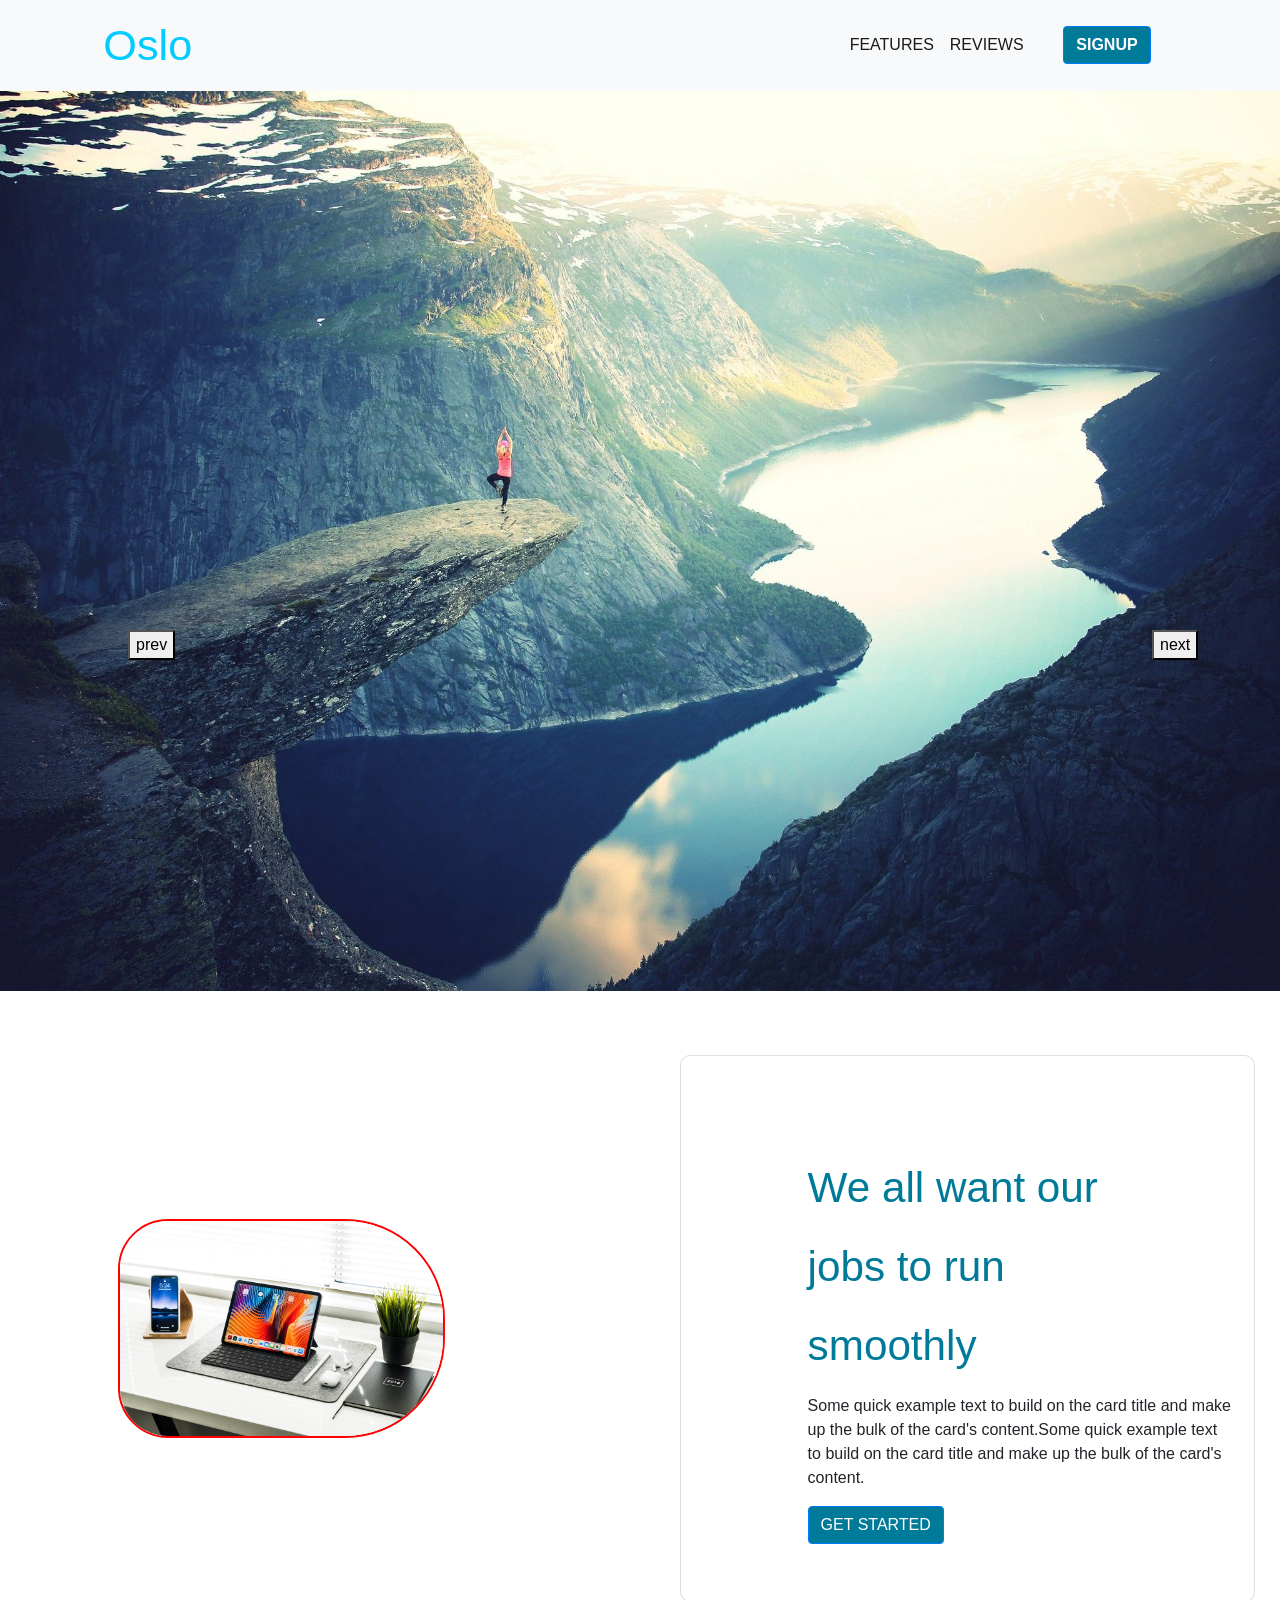
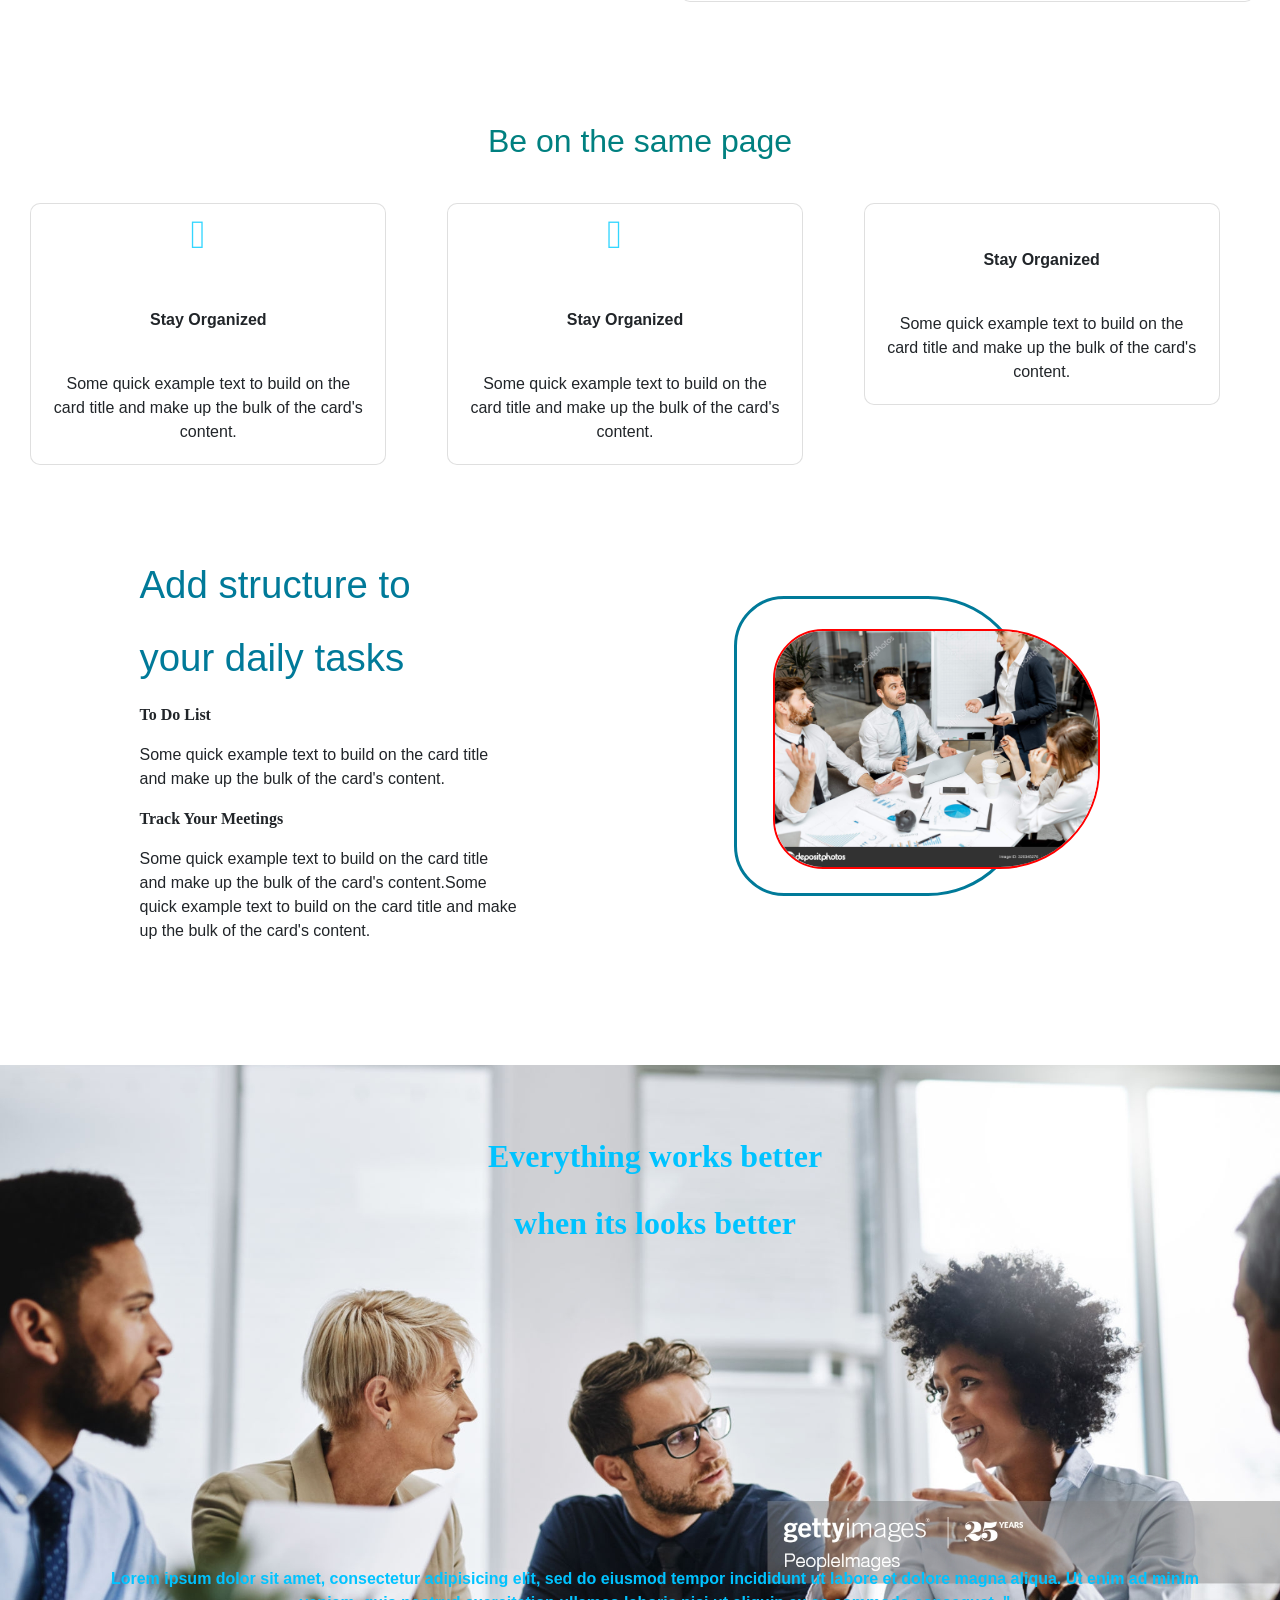
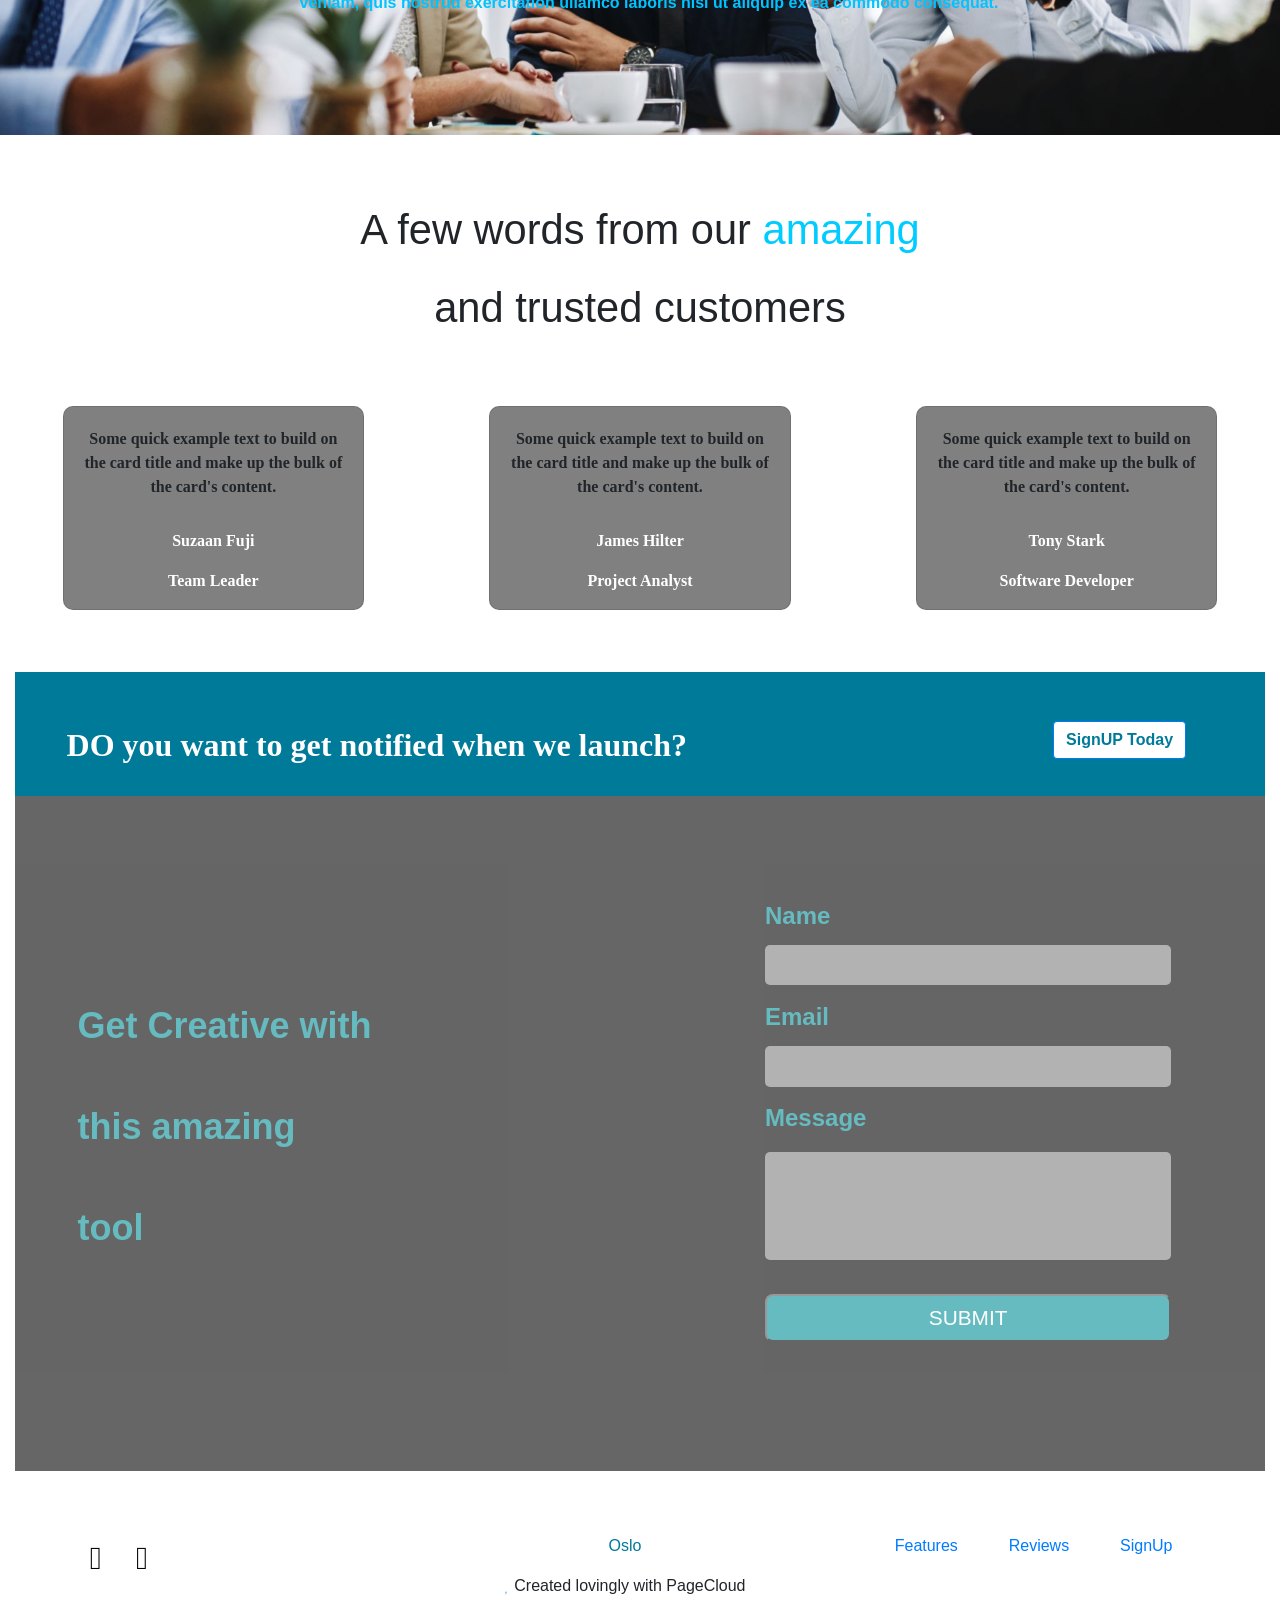
==== index.html @ 0fe436cb "Rename web.html to index.html" ====
<!doctype html>
<html lang="en">
  <head>
    <!-- Required meta tags -->
    <meta charset="utf-8">
    <meta name="viewport" content="width=device-width, initial-scale=1, shrink-to-fit=no">

    <!-- Bootstrap CSS -->
    <link rel="stylesheet" href="https://cdn.jsdelivr.net/npm/bootstrap@4.5.3/dist/css/bootstrap.min.css" integrity="sha384-TX8t27EcRE3e/ihU7zmQxVncDAy5uIKz4rEkgIXeMed4M0jlfIDPvg6uqKI2xXr2" crossorigin="anonymous">

    <link rel="stylesheet" href="https://cdnjs.cloudflare.com/ajax/libs/font-awesome/4.7.0/css/font-awesome.min.css">
    <link rel="stylesheet" href="slideshow.css">

    <title>OSLO</title>
    <style>
      #prev1{
        z-index: 100;
        position: absolute;
        top: 70vh;
        left: 10%;
      }
       #next1{
        z-index: 101;
        position: absolute;
        top: 70vh;
        left: 90%;
      }
      </style>
  </head>
  <body>
    
	 <nav class="navbar navbar-expand-lg navbar-light bg-light">
      <a class="navbar-brand" href="#" style="font-size:270%; color: #00ccff; margin-left: 7%;">Oslo</a>
      <button class="navbar-toggler" type="button" data-toggle="collapse" data-target="#navbarSupportedContent" aria-controls="navbarSupportedContent" aria-expanded="false" aria-label="Toggle navigation">
        <span class="navbar-toggler-icon"></span>
      </button>

      <div class="collapse navbar-collapse" id="navbarSupportedContent">
         
         <div style="margin-left:60%;"> 
            <ul class="navbar-nav mr-auto" >
              <li class="nav-item active" style="float: right; display: inline-block;">
                <a class="nav-link" href="#">FEATURES <span class="sr-only">(current)</span></a>
              </li>
              <li class="nav-item active" style="float: right; display: inline-block;">
                <a class="nav-link" href="#">REVIEWS</a>
              </li>
              
            </ul>
         </div>   
         

         <button class="btn btn-primary" style ="margin-left:3%; background-color: #007a99; color:white; font-weight: bold;">SIGNUP</button>
        
      </div>
    </nav>

    <section id='sec1'>

       <div class="d1">
  <ul class="d2">
		<li class="slideshow"><img src="first.jpg" alt="image loading" width="100%" class="img"></li>
		<li class="slideshow"><img src="second.jpg" alt="image loading" width="100%" class="img"></li>
		<li class="slideshow"><img src="first.jpg" alt="image loading" width="100%" class="img"></li>
		<li class="slideshow"><img src="fourth.jpg" alt="image loading"  width="100%" class="img"></li>	
	</ul>
<button id="prev1">
  prev
</button>
<button id="next1">
  next
</button>
	</div>

        
    </section>

    <section class="about" style=" height: auto; padding-top: 5%">

        <div class="row">

            <div class="col-sm-12 col-md-6 col-lg-6 col-xl-6" style="position: relative; height:600px;">

                <div class="imgborder">
                </div>

                <img src="lappy.jpg" alt="hello" width="300" height="250" class="image-fluid">                    
                       
            </div>

            <div class=" col-sm-12 col-md-6 col-lg-6 col-xl-6" style="">
                <div class="card" style="">         
                  <div class="card-body">
                    <p class="cl4">We all want our</p>
                    <p class="cl5">jobs to run</p>
                    <p class="cl6">smoothly</p>

                    <p class="card-text" style="margin-left: 20%;">Some quick example text to build on the card title and make up the bulk of the card's content.Some quick example text to build on the card title and make up the bulk of the card's content.</p>

                    <button class="btn btn-primary" style="background-color: #007a99;margin-left: 20%; margin-bottom: 7%;">GET STARTED</button>

                    
                  </div>
                </div>
           </div>
        </div>   
        
    </section>

    <section  class="container-fluid">
        <p class="cl7">Be on the same page</p>
        <div class="row" style="width:100%; "> 

            <div class="col-sm-4">
                <div class="card">
                  <i class="fas fa-bars" style="font-size: 250%; color: #33d6ff;margin-left: 45%; "></i><br>
                  <div class="card-body">
                    <p  style="text-align:center;"><b>Stay Organized</b></p><br>
                    <p class="card-text" style="text-align:center;">Some quick example text to build on the card title and make up the bulk of the card's content.</p>
                    
                  </div>
               </div>
             </div>  

           <div class="col-sm-4">
                <div class="card">
                  <i class="fas fa-briefcase" style="font-size: 250%; color: #33d6ff;margin-left: 45%; "></i><br>
                  <div class="card-body">
                    <p  style="text-align:center;"><b>Stay Organized</b></p><br>
                    <p class="card-text" style="text-align:center;">Some quick example text to build on the card title and make up the bulk of the card's content.</p>
                    
                  </div>
                </div>
            </div>    
            
            <div class="col-sm-4">
                <div class="card" style=" border-radius: 10px;margin-left: 4%; margin-right: 4%;">
                  <i class="fas fa-handshake cl8"></i><br>
                  <div class="card-body">
                    <p  style="text-align: center"><b>Stay Organized</b></p><br>
                    <p class="card-text" style="text-align:center;">Some quick example text to build on the card title and make up the bulk of the card's content.</p>
                    
                  </div>
                </div>
            </div>    
        </div>
    </section>     

    <section style="height:auto">

        <div class="row" style=" ">

          <div class=" col-sm-12 col-md-6 col-lg-6 col-xl-6" style=" ">  
                <div class="card" style="padding-right: 10%;border:none" >         
                  <div class="card-body">
                    <p class="cl9">Add structure to </p>
                    <p class="cl10">your daily tasks</p>
                    
                    <p><strong style=" font-family:Times New Roman;margin-left: 20%;">To Do List</strong></p>  
                    <p class="card-text" style="margin-left: 20%;">Some quick example text to build on the card title and make up the bulk of the card's content.</p>
                    <p><strong style=" font-family:Times New Roman;margin-left: 20%;">Track Your Meetings</strong></p> 
                    <p class="card-text" style="margin-left: 20%;">Some quick example text to build on the card title and make up the bulk of the card's content.Some quick example text to build on the card title and make up the bulk of the card's content.</p>
                    
                  </div>
                </div> 
            </div>  

          <div class="col-sm-12 col-md-6 col-lg-6 col-xl-6" style="position: relative;height:600px;">

               <div class="imgborder cl11">
               </div>

                <img src="meeting.jpg" alt="hello" width="300" height="250" class="image-fluid cl12">              
                   
            </div>

         </div>                  
    </section>

    <section style="">

        <div class="container-fluid cl13">


                <p class="cl14">Everything works better </p>

                <p class="cl15"> when its looks better</p>

                <p class="cl16">Lorem ipsum dolor sit amet, consectetur adipisicing elit, sed do eiusmod tempor incididunt ut labore et dolore magna aliqua. Ut enim ad minim veniam,
                quis nostrud exercitation ullamco laboris nisi ut aliquip ex ea commodo consequat. 
                "</p>
            
        </div>    
        
    </section>


    <section class="container-fluid" style="padding-top: 5%;">
        <p class="cl17">A few words from our <span style="color:#00ccff;"> amazing </span></p>
        <p class="cl18"> and trusted customers</p>

       <div class="row" style=" padding-bottom: 5%;">

        <div class="col-sm-4">
            <div class="card cl19">          
              <div class="card-body">            
                <p class="card-text" style="text-align: center;">Some quick example text to build on the card title and make up the bulk of the card's content.</p>
              </div>
              <div style="text-align: center; margin-top: 10px;">
                  
                  <p class="cl20">Suzaan Fuji</p>
                  <p  style="text-align: center;color: white;">Team Leader</p>
              </div>   
            </div>
        </div>  


      <div class="col-sm-4">
            <div class="card cl21">          
              <div class="card-body">            
                <p class="card-text" style="text-align: center;">Some quick example text to build on the card title and make up the bulk of the card's content.</p>
              </div>
              <div style="text-align: center; margin-top: 10px;">
                  
                  <p class="cl22">James Hilter</p>
                  <p class="cl23">Project Analyst</p>
              </div>   
            </div>
       </div> 

        <div class="col">
            <div class="card cl24">          
              <div class="card-body">            
                <p class="card-text" style="text-align: center;">Some quick example text to build on the card title and make up the bulk of the card's content.</p>
              </div>
              <div style="text-align: center; margin-top: 10px;">
                  
                  <p class="cl25">Tony Stark</p>
                  <p class="cl26">Software Developer</p>
              </div>   
            </div>
       </div>

       

      </div>  
    </section>

    <section class="container-fluid" style=" ">

      <div class="container-fluid" style=" width:100%;background-color: #007a99; padding-bottom: 3%;">


            <p class="cl27">DO you want to get notified when we launch?</p>

            <button type="submit" class="btn btn-primary cl28">SignUP Today</button>
                                
            
      </div>

      <div class="container-fluid cl29" >

            <div class="row"  style="background-color: black; opacity: 60%; height:auto;  ">

                <div  class="col-sm-6 col-md-6 col-lg-6 col-xl-6" style=" position: relative; height:675px; ">

                    <p class="cl30"><strong>Get Creative with </strong></p>

                    <p class="cl31"><strong>this amazing</strong></p>

                    <p class="cl32"><strong> tool</strong></p>

                </div>

                <div class="col-sm-6 col-md-6 col-lg-6 col-xl-6" style="height:675px; padding-left: 10%; padding-top: 8%; position:relative;" >

                    <label for="name" style="color: #008E97;top:15%;font-weight: bold; font-size:150%; position: absolute;">Name</label><br>

                    <input id="name" name="name" class="cl33"><br>

                    <label for="email" style="top:30%;color: #008E97;font-weight: bold;font-size:150%;position: absolute; ">Email</label><br>

                    <input id="email" name="email"  class="cl34"><br>

                    <label for="message" style="top: 45%;color: #008E97; font-weight: bold;font-size:150%; position: absolute;">Message</label><br>

                    <input id="message" name="message" class="cl35">

                    <button type="submit" class="cl36">SUBMIT</button>

                      
                </div>
                
            </div> 

        </div>    
        
    </section>

    <footer class="container-fluid" >

        <div class="row" style="width:100%;height:auto;">
        
            <div class="col-sm-4" style=" height:30px; margin-top: 5%; " >
                <ul >
                  <li style="list-style: none;float: left; margin-left:10%; "><a href="https://www.facebook.com"><i class="fab fa-facebook-square" style="font-size: 200%;color:black; 
                    "></i></a></li>
                  <li style="list-style: none;float: left;margin-left:10%; "><a href="https://www.intagram.com"><i class="fab fa-instagram-square" style="font-size: 200%; color:black;
                    "></i></a></li>
                  <li style="list-style: none;float: left;margin-left:10%;"><a href="https://www.twitter.com"><i class="fab fa-twitter-square" style="font-size: 200%;color:black;
                     "></i></a></li>
                  <li style="list-style: none; float: left;margin-left:10%; "><a href="https://www.messenger.com"><i class="fab fa-facebook-messenger" style="font-size: 200%;color:black;
                 "></i></a></li>

                 </ul>
                
            </div>

          <div class="col-sm-4" style=" margin-top: 5%;">
            <p style=" color:#007a99; text-align: center">Oslo</p>
            <p style="text-align: center;"><i class="fas fa-heart" style="color: #76ABDF;"></i>&nbsp;Created lovingly with PageCloud</p>
          </div>

          <div class="col-sm-4" style="margin-top: 5%;"> 
            <a class="" style="margin-left: 12%;">Features</a>  
            <a class="" style="margin-left:12%;">Reviews</a>
            <a class="" style="margin-left: 12%;">SignUp</a>
          </div>    

        </div>      
        
    </footer>
    <script
  src="https://code.jquery.com/jquery-3.5.1.js"
  integrity="sha256-QWo7LDvxbWT2tbbQ97B53yJnYU3WhH/C8ycbRAkjPDc="
  crossorigin="anonymous"></script>

  <script src="web1.js"></script>
  </body>

</html>
---- slideshow.css ----
.img-border
{
	width:45%;
	height:50%; 
	border-top-right-radius: 50px;
	position:absolute;
	border-bottom-right-radius: 100px;
	 border:2px solid #007a99;
	  border-top-left-radius: 50px; 
	  border-top-right-radius: 100px;
	   border-bottom-left-radius: 50px; 
	   z-index:-1;
	    margin-left:12%;
	    margin-top: 20% 
}
.image-fluid
{
	position: absolute; 
	border:2px solid red;
	border-top-right-radius: 100px; 
	border-bottom-right-radius: 100px;
	  border-top-left-radius: 50px; 
	  border-bottom-left-radius: 50px;
	   height:auto; width:50%;
	    margin-left:18%;
	     margin-top: 25%;
}
.cl4
{
	color: #007a99; font-size: 3.3vw;  margin-left: 20%; margin-top: 80px;
	} 
.cl5
{

color: #007a99; font-size: 3.3vw; margin-left: 20%; 
}
.cl6
{
	color: #007a99; font-size: 3.3vw;  margin-left: 20%; 
}
.cl7
{
	color: #008080; margin-bottom: 3%;margin-top: 5%; font-size:2.5vw; text-align: center;
}
.card
{
	 border-radius: 10px;margin-left: 4%; margin-right: 4%;
	 border-radius: 10px;margin-left: 4%; margin-right: 4%;
}
.cl8
{
	border-radius: 10px;margin-left: 4%; margin-right: 4%;
}
.cl9
{
	color: #007a99; font-size: 3vw;  margin-left:20% ; margin-top: 15%; 
}
.cl10
{
	color: #007a99; font-size: 3vw; margin-left: 20%; 
}
.cl11
{
	width:45%;
	height:50%;
	 border-top-right-radius: 50px;
	 position:absolute;
	 border-bottom-right-radius: 100px; 
	 border:3px solid #007a99;
	  border-top-left-radius: 50px;
	   border-top-right-radius: 100px;
	    border-bottom-left-radius: 50px;
	     z-index:-1; margin-left:12%;
	      margin-top: 20% 
}
.cl12
{
	position: absolute; border:2px 
	solid red;
	border-top-right-radius: 100px;
	 border-bottom-right-radius: 100px;
	  border-top-left-radius: 50px;
	   border-bottom-left-radius: 50px;
	   height:auto; width:50%; 
	   margin-left:18%; 
	   margin-top: 25%;
}
.cl13
{
	background-image: url('office.jpg');
	 background-size: cover;
	  position:relative;
	   width:100%;
	   height:670px;
	   background-position: center;
	   background-repeat: no-repeat;
}
.cl14
{
	top:10%;text-align: center; 
	font-weight: bold; 
	font-size: 200%; 
	position:absolute;
	z-index:1;width:100%; 
	color:#00c3ff;
	font-family:Times New Roman;
}
.cl15
{
	top:20%;text-align: center; 
	width:100%;
	font-weight: bold;
	position:absolute;
	z-index:1;
	font-size: 200%;
	font-family:Times New Roman;
	 color: #00c3ff
}
.cl16
{
	top:75%;
	width:100%; 
	text-align: center;
	 position:absolute; 
	 font-weight: bold;color:#00c3ff; 
	  font-size: 100%;text-align: center; 
	  padding-left:5%;
	  padding-right:5%;
}
.cl17
{
	text-align: center;
	 font-size:260%;
}
.cl18
{
	text-align: center;
	font-size:260%;
	 padding-bottom: 4%;
}
.cl19
{
	background-color: grey;
	 font-family: Times New Roman;
	  font-weight: bold;
	  margin-left:12%; 
	  margin-right: 12%
}
.cl20
{
	text-align: center;
	 color: white;
	  padding-bottom: 0px;
}
.cl21
{
	background-color: grey;
	font-family: Times New Roman; 
	font-weight: bold;
	margin-left:12%;
	 margin-right: 12%
}
.cl22
{
	text-align: center; color: white; padding-bottom: 0px;
}
.cl23
{
	text-align: center;
	color: white;
}
.cl24
{
	background-color: grey;
	 font-family: Times New Roman;
	  font-weight: bold;
	  margin-left:12%;
	   margin-right:12%
}
.cl25
{
	text-align: center;
	 color: white; 
	 padding-bottom: 0px;
}
.cl26
{
	text-align: center;
	color: white;
}
.cl27
{
	font-weight: bold;
	 font-family: Times New Roman; 
	  font-size: 200%;
	   color: white; 
	   margin-top:4%;
	    float:left;
	     margin-left: 3%
}
.cl28
{
	color:#007a99;
	font-weight: bold;
	background-color:white;
	 margin-left: 30%; 
	 margin-top:4%
}
.cl29
{
	width:100%;
	 height:auto;
	  background-size: cover;
	  background-position: center;
           background-repeat: no-repeat;
}
.cl30
{
	color :#008E97;
	width:50%;
	position:absolute;
	 top: 30%; 
	 left:10%; 
	 width:100%; 
	 font-size: 225%;
}
.cl31
{
	color :#008E97;
	width:50%;
	position:absolute;
	 top: 45%;
	  left:10%;
	   width:80%;
	    font-size: 225%; 
}
.cl32
{
	color :#008E97;
	width:50%;
	position:absolute;
	 top: 60%; 
	 left:10%; 
	 width:80%;
	  font-size: 225%;
}
.cl33
{
	top:22%;
	width:65%;
	 height:6%;
	  background-color: grey;
	   border-radius: 5px;
	   position: absolute;
	    border: #007a99;
	    text-align:center;
}
.cl34
{
	top: 37%;
	margin-bottom:15px;
	width:65%; 
	height:6%;
	 background-color: grey;
	 border-radius: 5px; 
	 border: #007a99;
	 text-align:center;
	 position: absolute;
}
.cl35
{
	top:52%;
	width:65%;
	 height:16%;
	 margin-top:5px;
	 margin-bottom:15px; 
	 background-color: grey;
	  border-radius: 5px;
	   border: #007a99;
	   text-align:center;
	   position: absolute;
}
.cl36
{
	top:70%; 
	background-color: #008E97;
	 color: white;
	 position: absolute;
	 font-size:130%;
	 width:65%; 
	 padding:1%;
	  border-radius: 8px;
	   margin-top: 4%;
}
#sec1
{
	overflow-x: hidden!important;
}
.d1
    {
      width:100%;
      margin-top: 0px;
      margin-bottom: 0px;
      margin-right: 0px;
      margin-left: 0px ;
      padding-right: 0px;
      padding-left: 0px;
      

    }
    .d2
    {
      width:400%;
      list-style: none;
      margin-top: 0px;
      margin-bottom: 0px;
      margin-right: 0px;
      margin-left: 0px ;
      padding-right: 0px;
      padding-left: 0px ;
      
    }
    .slideshow
    {
      width:calc(100%/4);
      
      float: left;
    }
    .img
    {
      height:100vh;
    }
    /*.bt
    {
      margin-top: 500px;
      margin-left: 600px;
    */}
  /*  .d2
    {
      margin-right: -85px;
    }*/
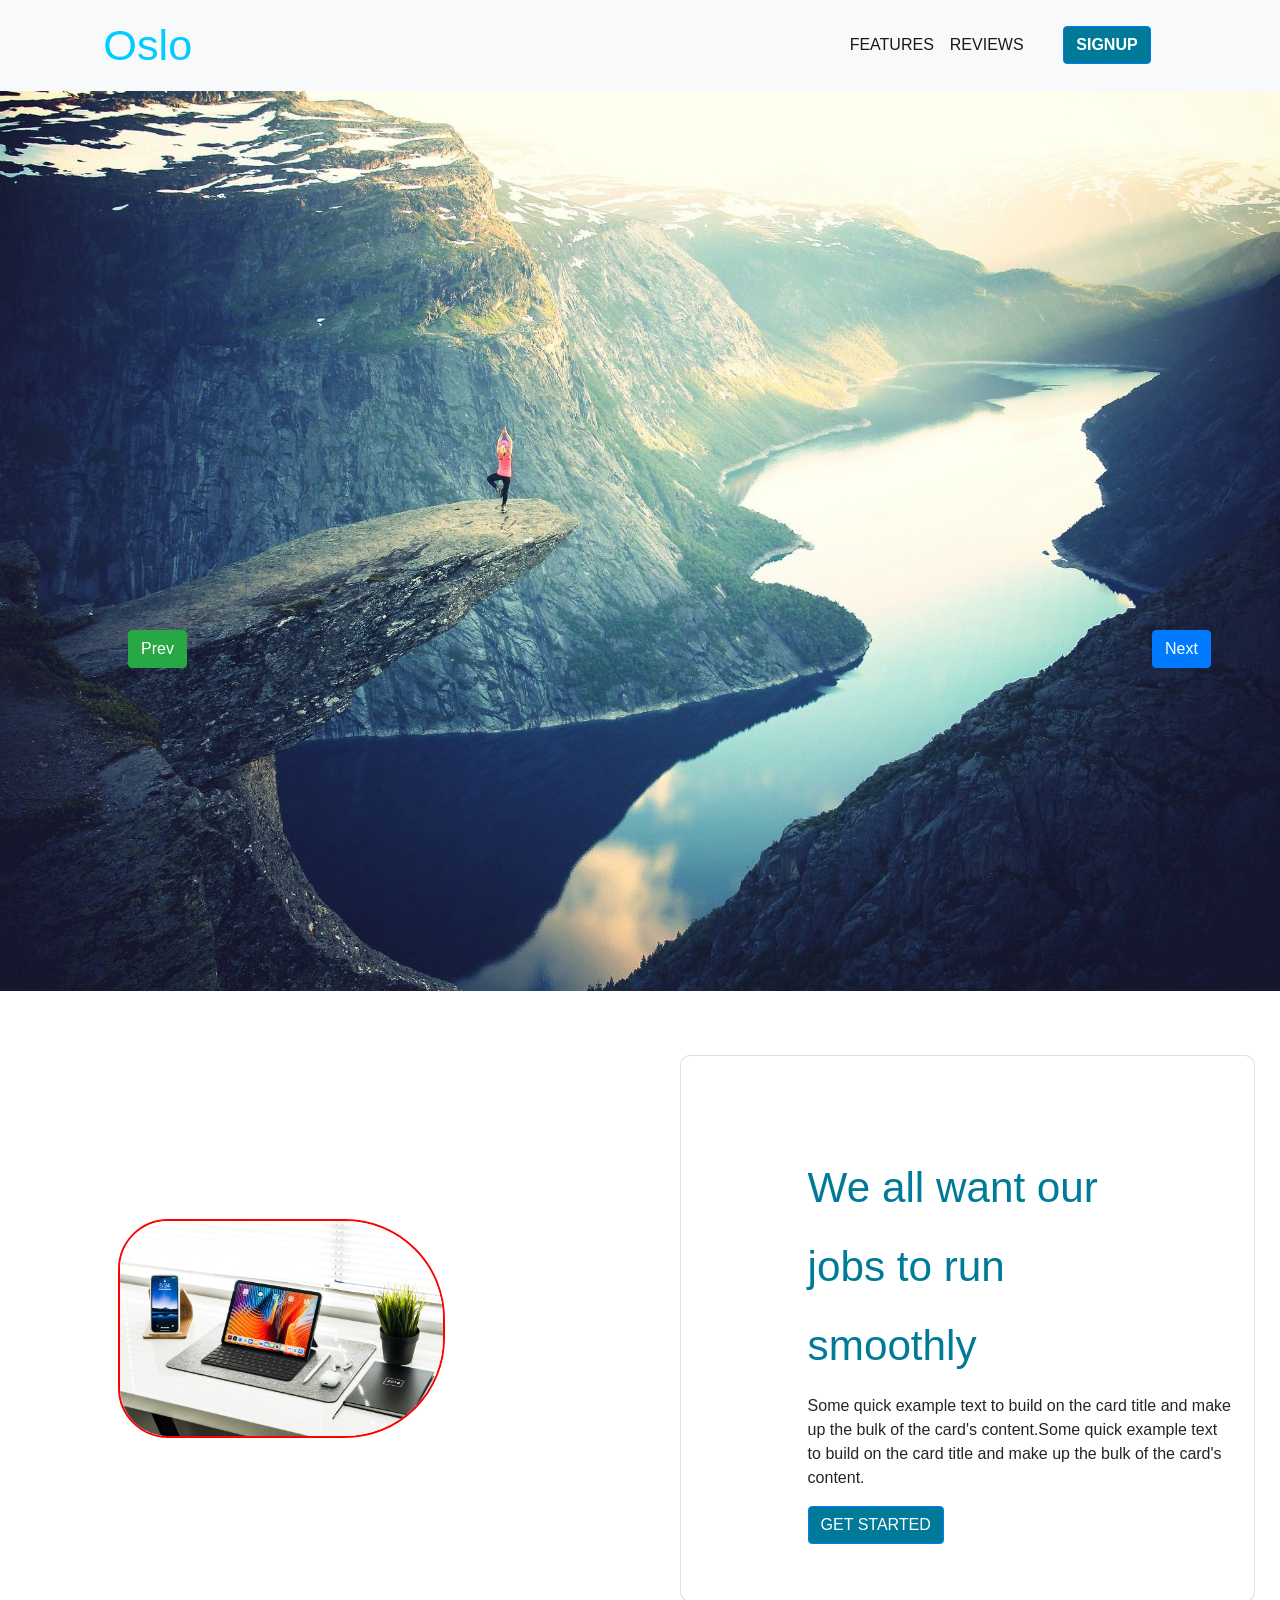
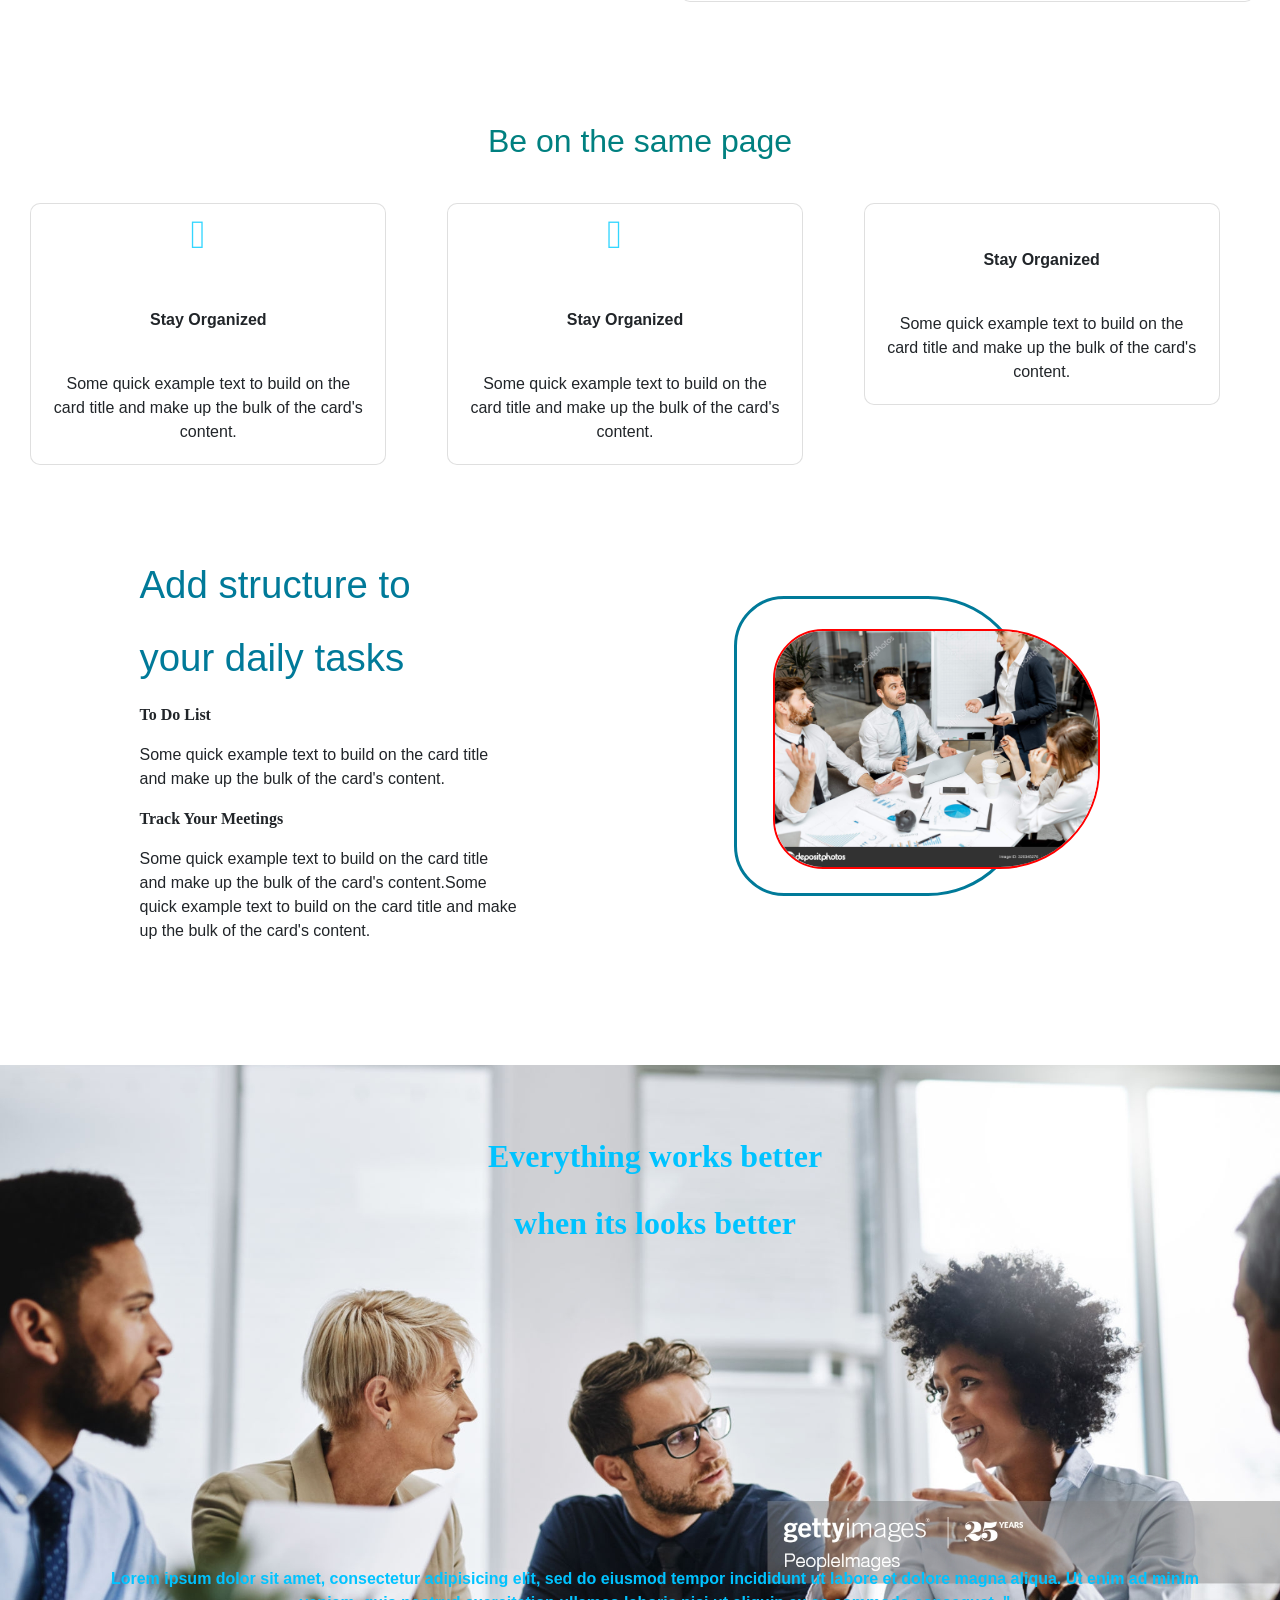
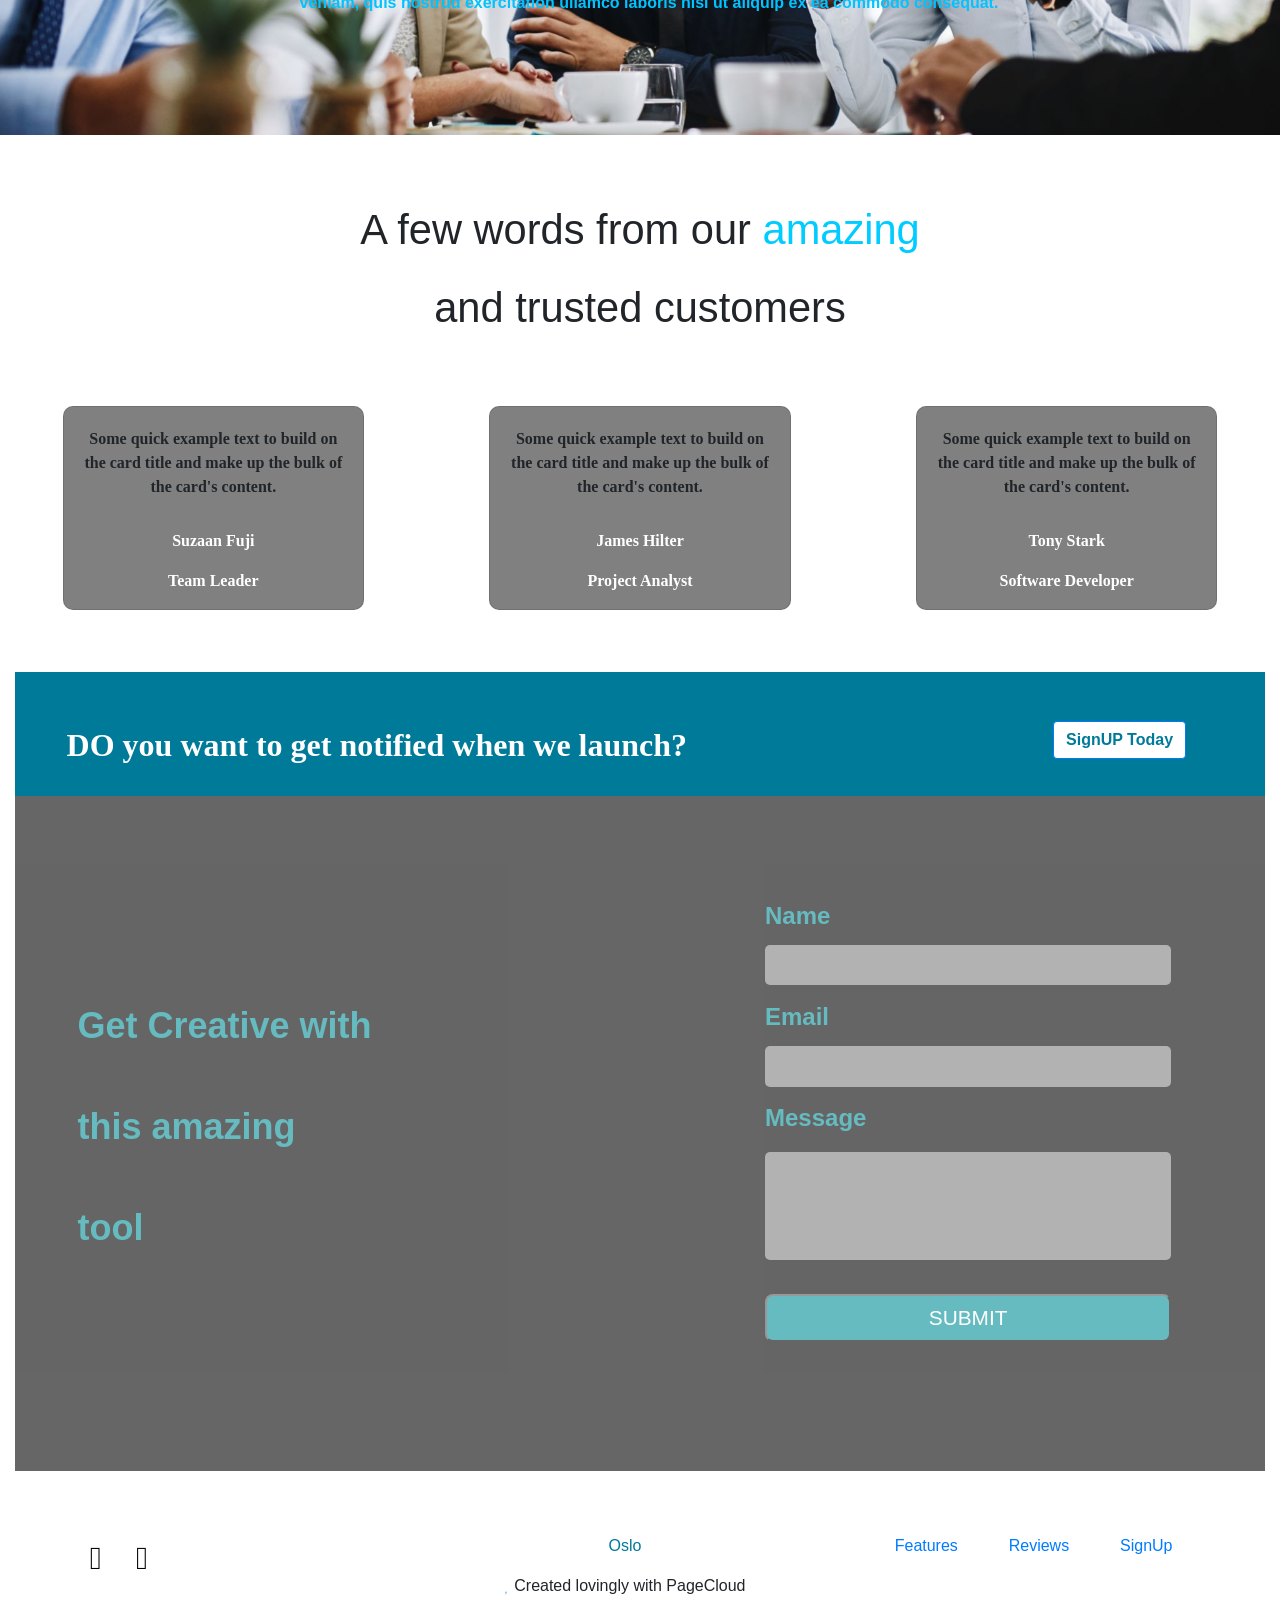
==== commit 610a5bf5: "Update index.html" ====
--- a/index.html
+++ b/index.html
@@ -66,12 +66,8 @@
 		<li class="slideshow"><img src="first.jpg" alt="image loading" width="100%" class="img"></li>
 		<li class="slideshow"><img src="fourth.jpg" alt="image loading"  width="100%" class="img"></li>	
 	</ul>
-<button id="prev1">
-  prev
-</button>
-<button id="next1">
-  next
-</button>
+<button type="button" id="prev1" class="btn btn-success">Prev</button>
+<button type="button" id="next1" class="btn btn-primary">Next</button>
 	</div>
 
         
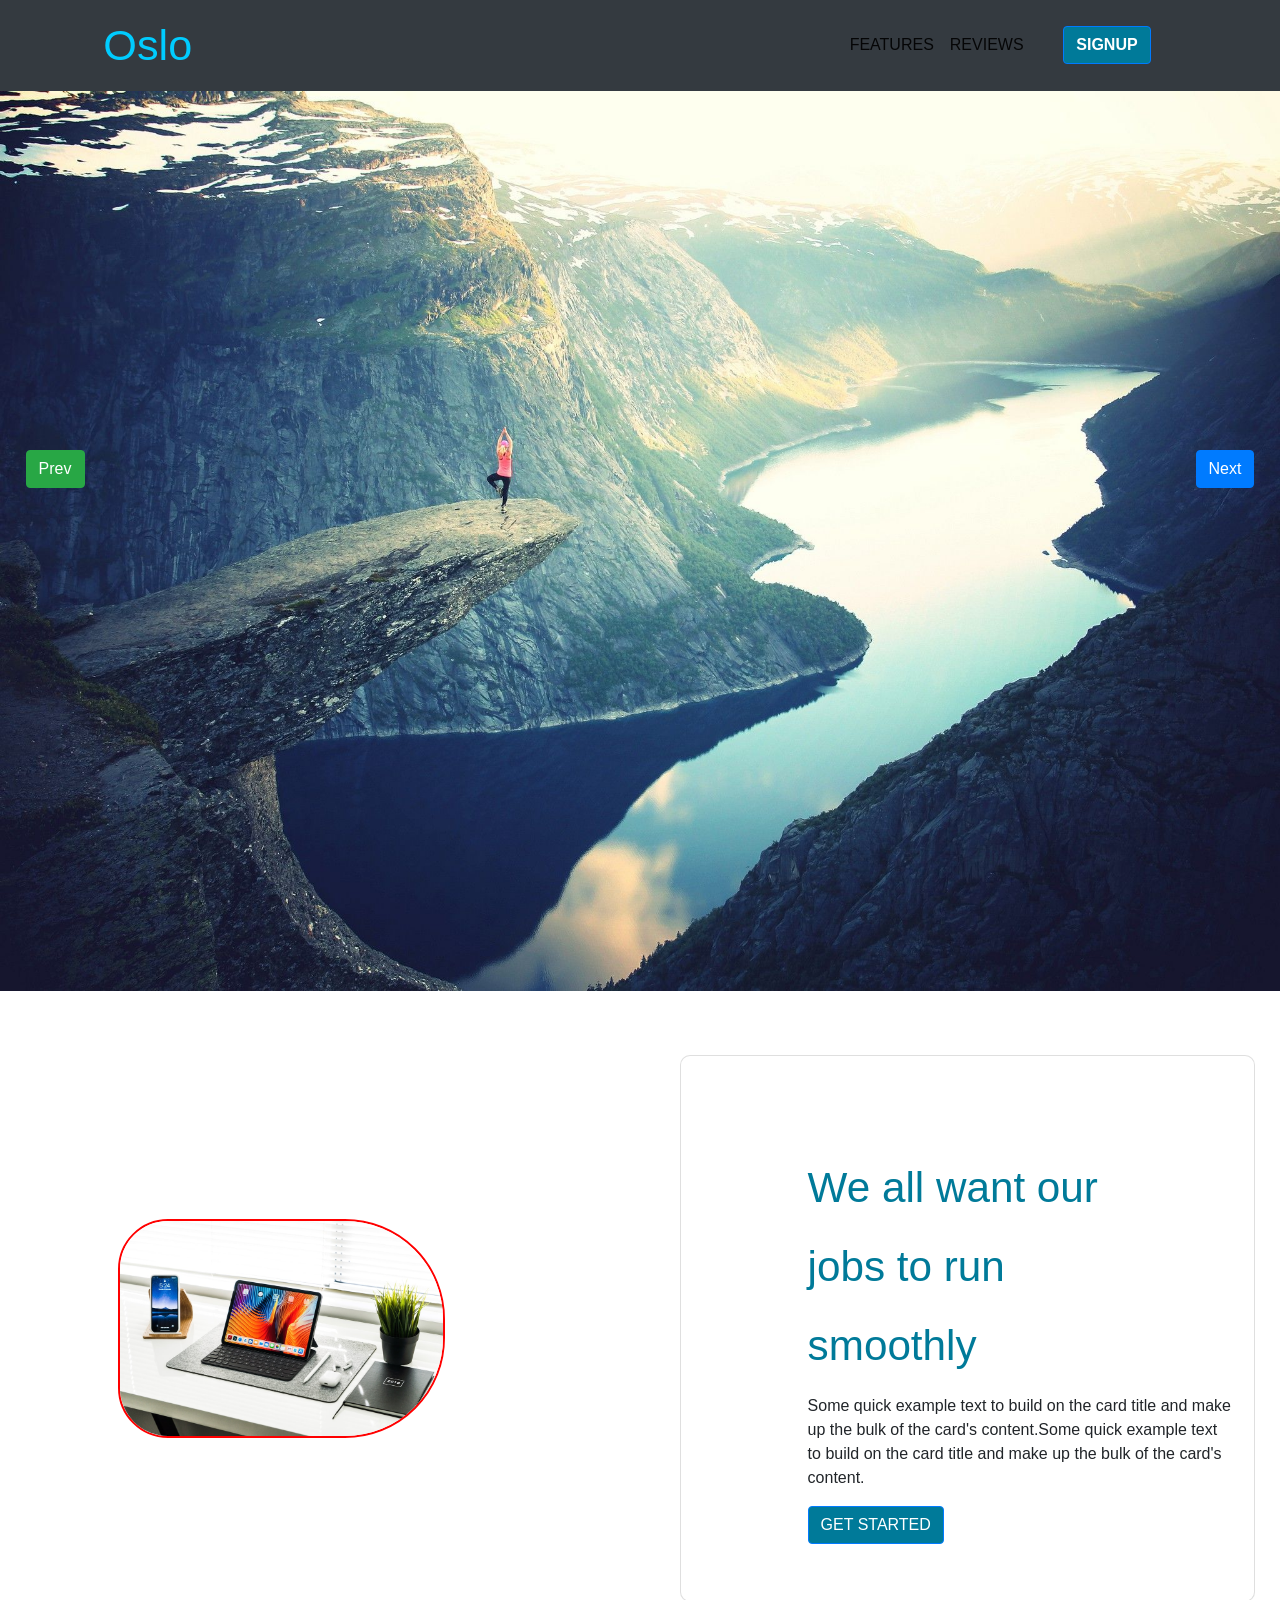
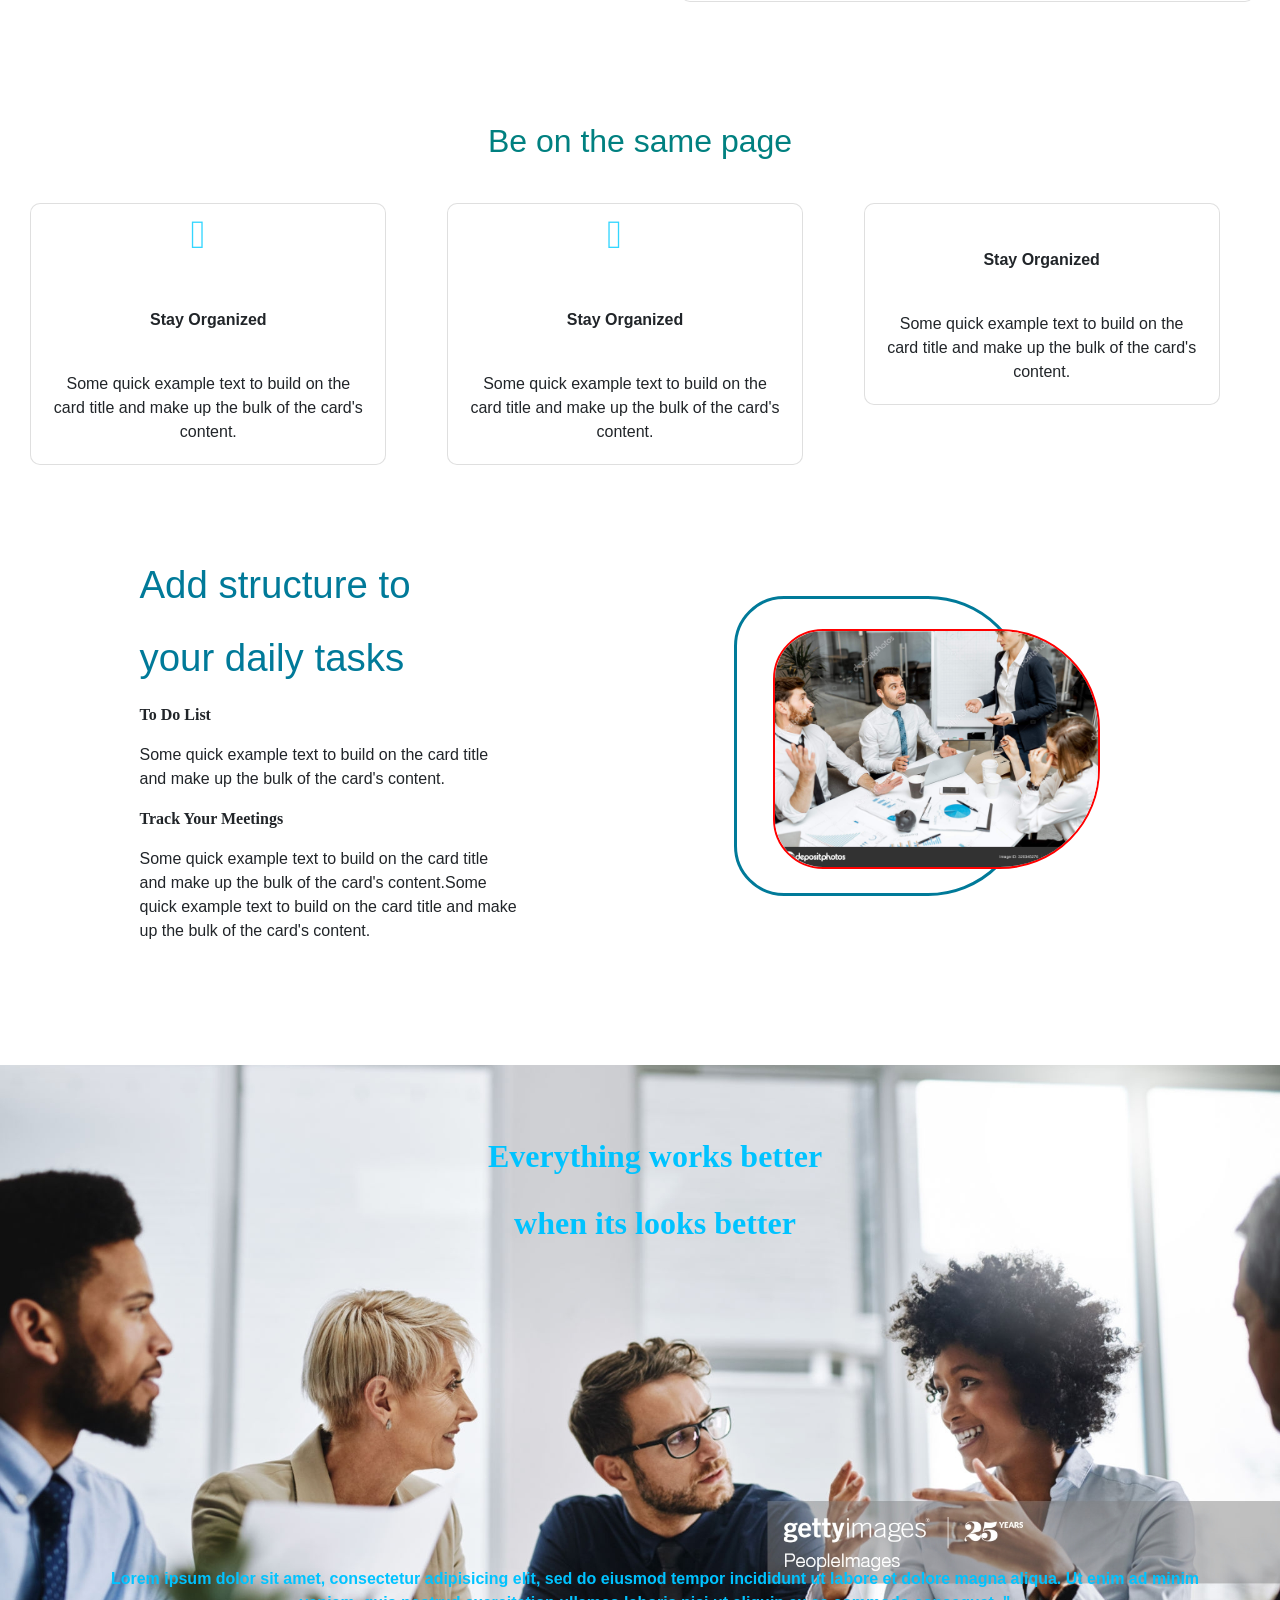
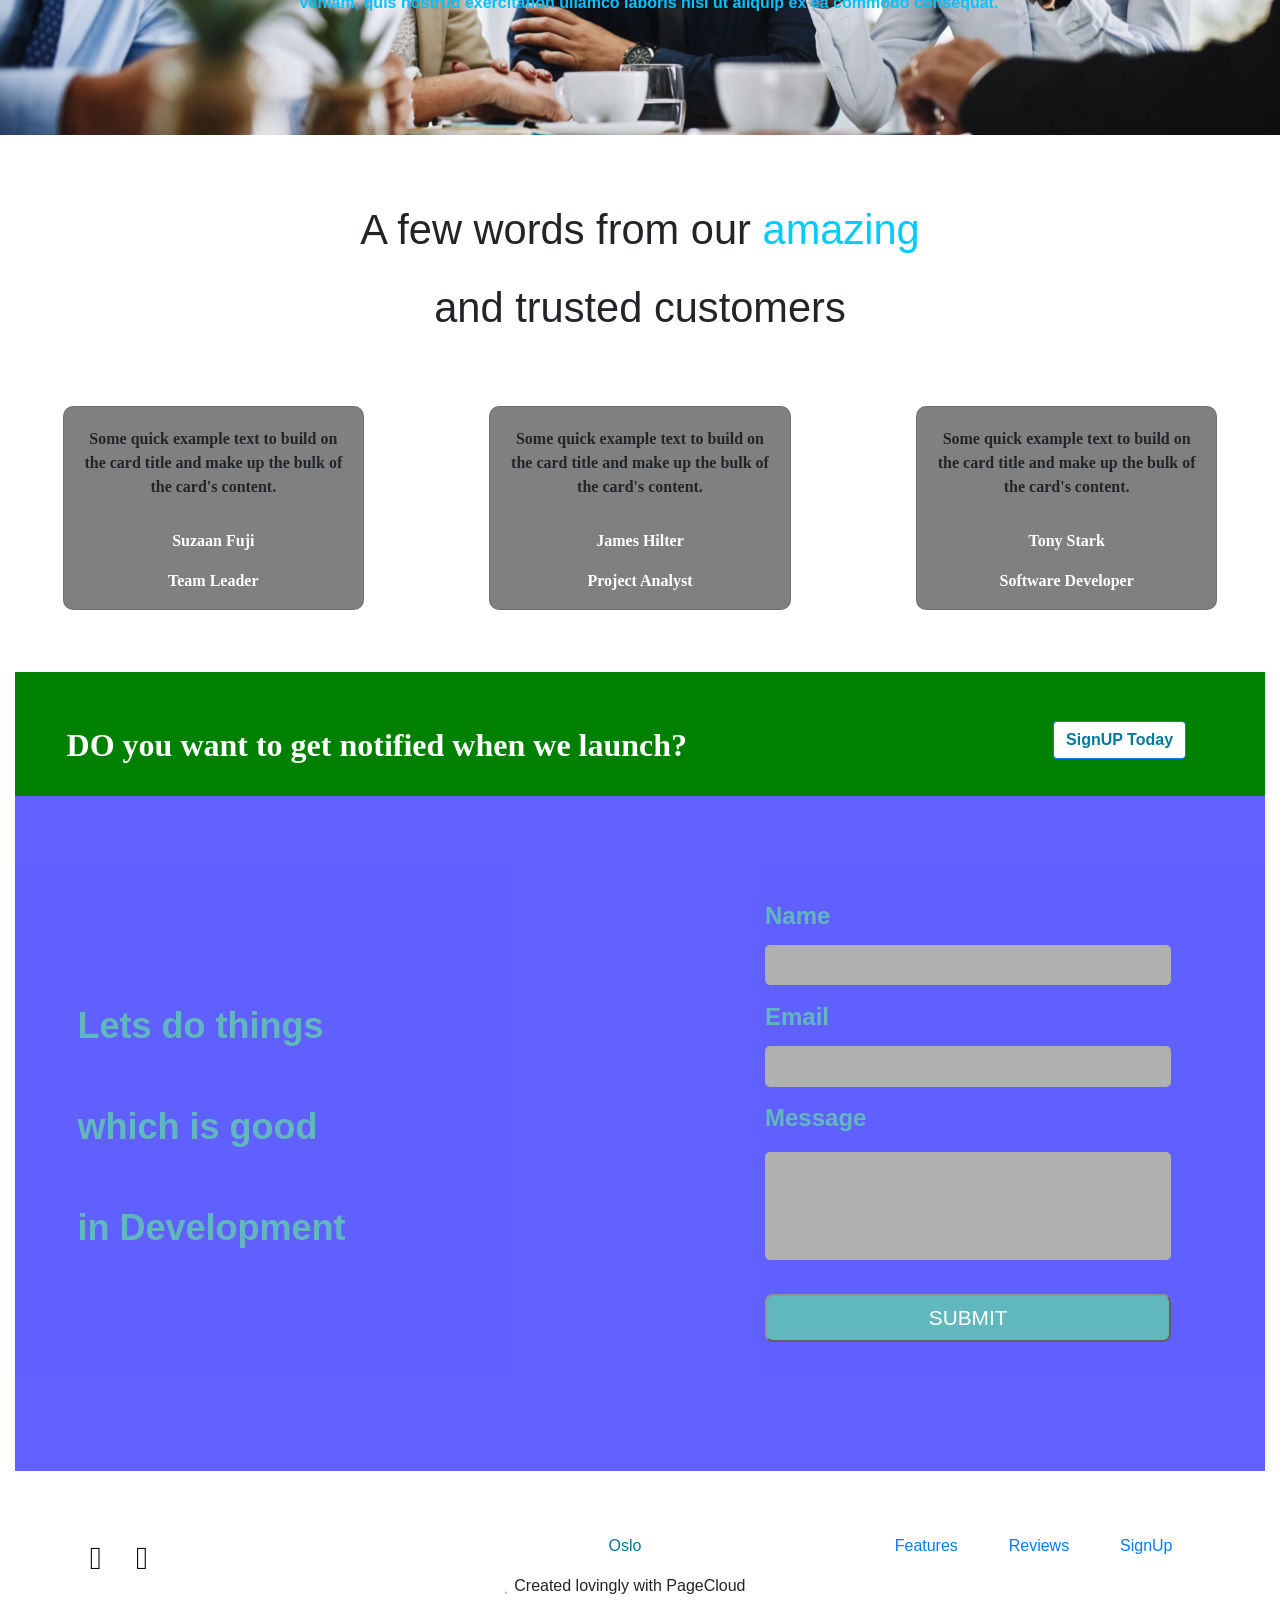
==== commit a8825fb8: "Update index.html" ====
--- a/index.html
+++ b/index.html
@@ -1,5 +1,3 @@
-
- 
 <!doctype html>
 <html lang="en">
   <head>
@@ -18,20 +16,20 @@
       #prev1{
         z-index: 100;
         position: absolute;
-        top: 70vh;
-        left: 10%;
+        top: 50vh;
+        left: 2%;
       }
        #next1{
         z-index: 101;
         position: absolute;
-        top: 70vh;
-        left: 90%;
+        top: 50vh;
+        right: 2%;
       }
       </style>
   </head>
   <body>
     
-	 <nav class="navbar navbar-expand-lg navbar-light bg-light">
+	 <nav class="navbar navbar-expand-lg navbar-light bg-dark">
       <a class="navbar-brand" href="#" style="font-size:270%; color: #00ccff; margin-left: 7%;">Oslo</a>
       <button class="navbar-toggler" type="button" data-toggle="collapse" data-target="#navbarSupportedContent" aria-controls="navbarSupportedContent" aria-expanded="false" aria-label="Toggle navigation">
         <span class="navbar-toggler-icon"></span>
@@ -66,6 +64,7 @@
 		<li class="slideshow"><img src="first.jpg" alt="image loading" width="100%" class="img"></li>
 		<li class="slideshow"><img src="fourth.jpg" alt="image loading"  width="100%" class="img"></li>	
 	</ul>
+
 <button type="button" id="prev1" class="btn btn-success">Prev</button>
 <button type="button" id="next1" class="btn btn-primary">Next</button>
 	</div>
@@ -246,7 +245,7 @@
 
     <section class="container-fluid" style=" ">
 
-      <div class="container-fluid" style=" width:100%;background-color: #007a99; padding-bottom: 3%;">
+      <div class="container-fluid" style=" width:100%;background-color: green; padding-bottom: 3%;">
 
 
             <p class="cl27">DO you want to get notified when we launch?</p>
@@ -258,15 +257,15 @@
 
       <div class="container-fluid cl29" >
 
-            <div class="row"  style="background-color: black; opacity: 60%; height:auto;  ">
+            <div class="row"  style="background-color: blue; opacity: 62%; height:auto;  ">
 
                 <div  class="col-sm-6 col-md-6 col-lg-6 col-xl-6" style=" position: relative; height:675px; ">
 
-                    <p class="cl30"><strong>Get Creative with </strong></p>
-
-                    <p class="cl31"><strong>this amazing</strong></p>
-
-                    <p class="cl32"><strong> tool</strong></p>
+                    <p class="cl30"><strong>Lets do things </strong></p>
+
+                    <p class="cl31"><strong>which is good</strong></p>
+
+                    <p class="cl32"><strong> in Development</strong></p>
 
                 </div>
 
@@ -335,5 +334,4 @@
 
   <script src="web1.js"></script>
   </body>
-
 </html>
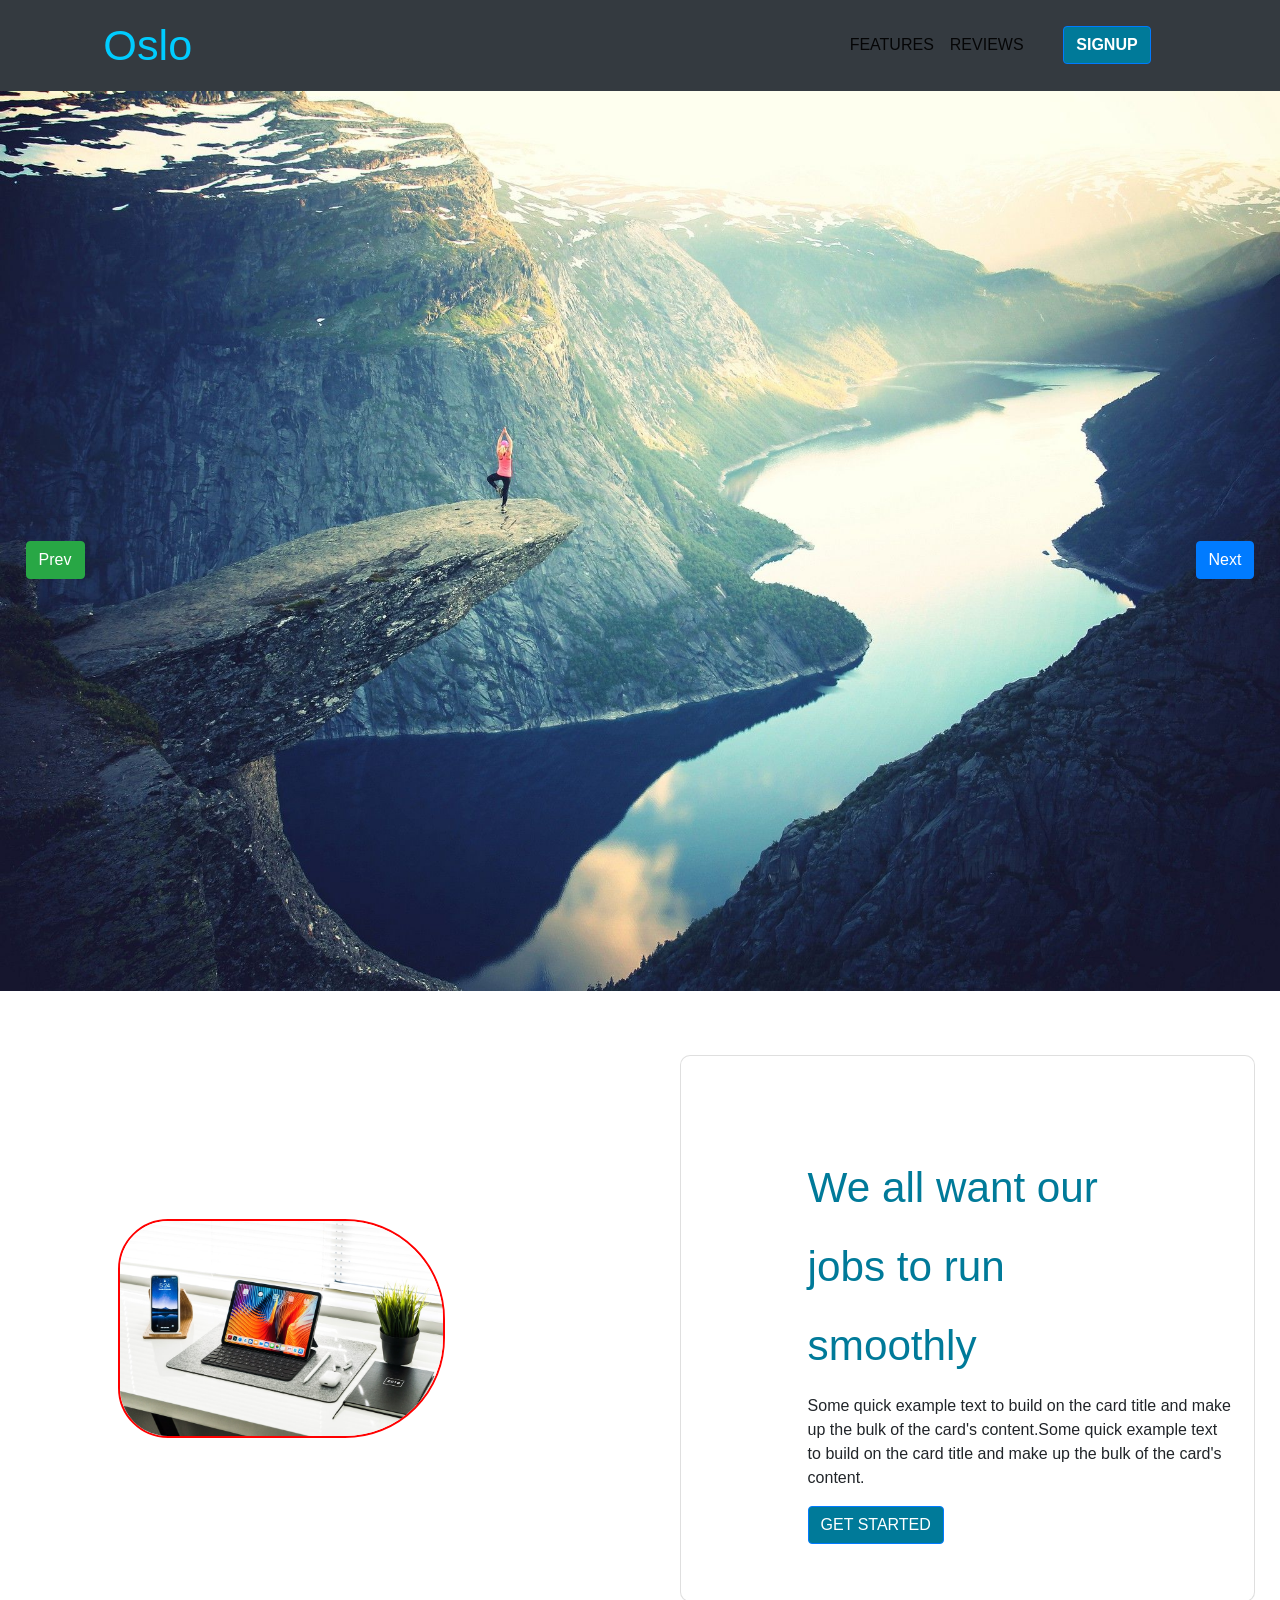
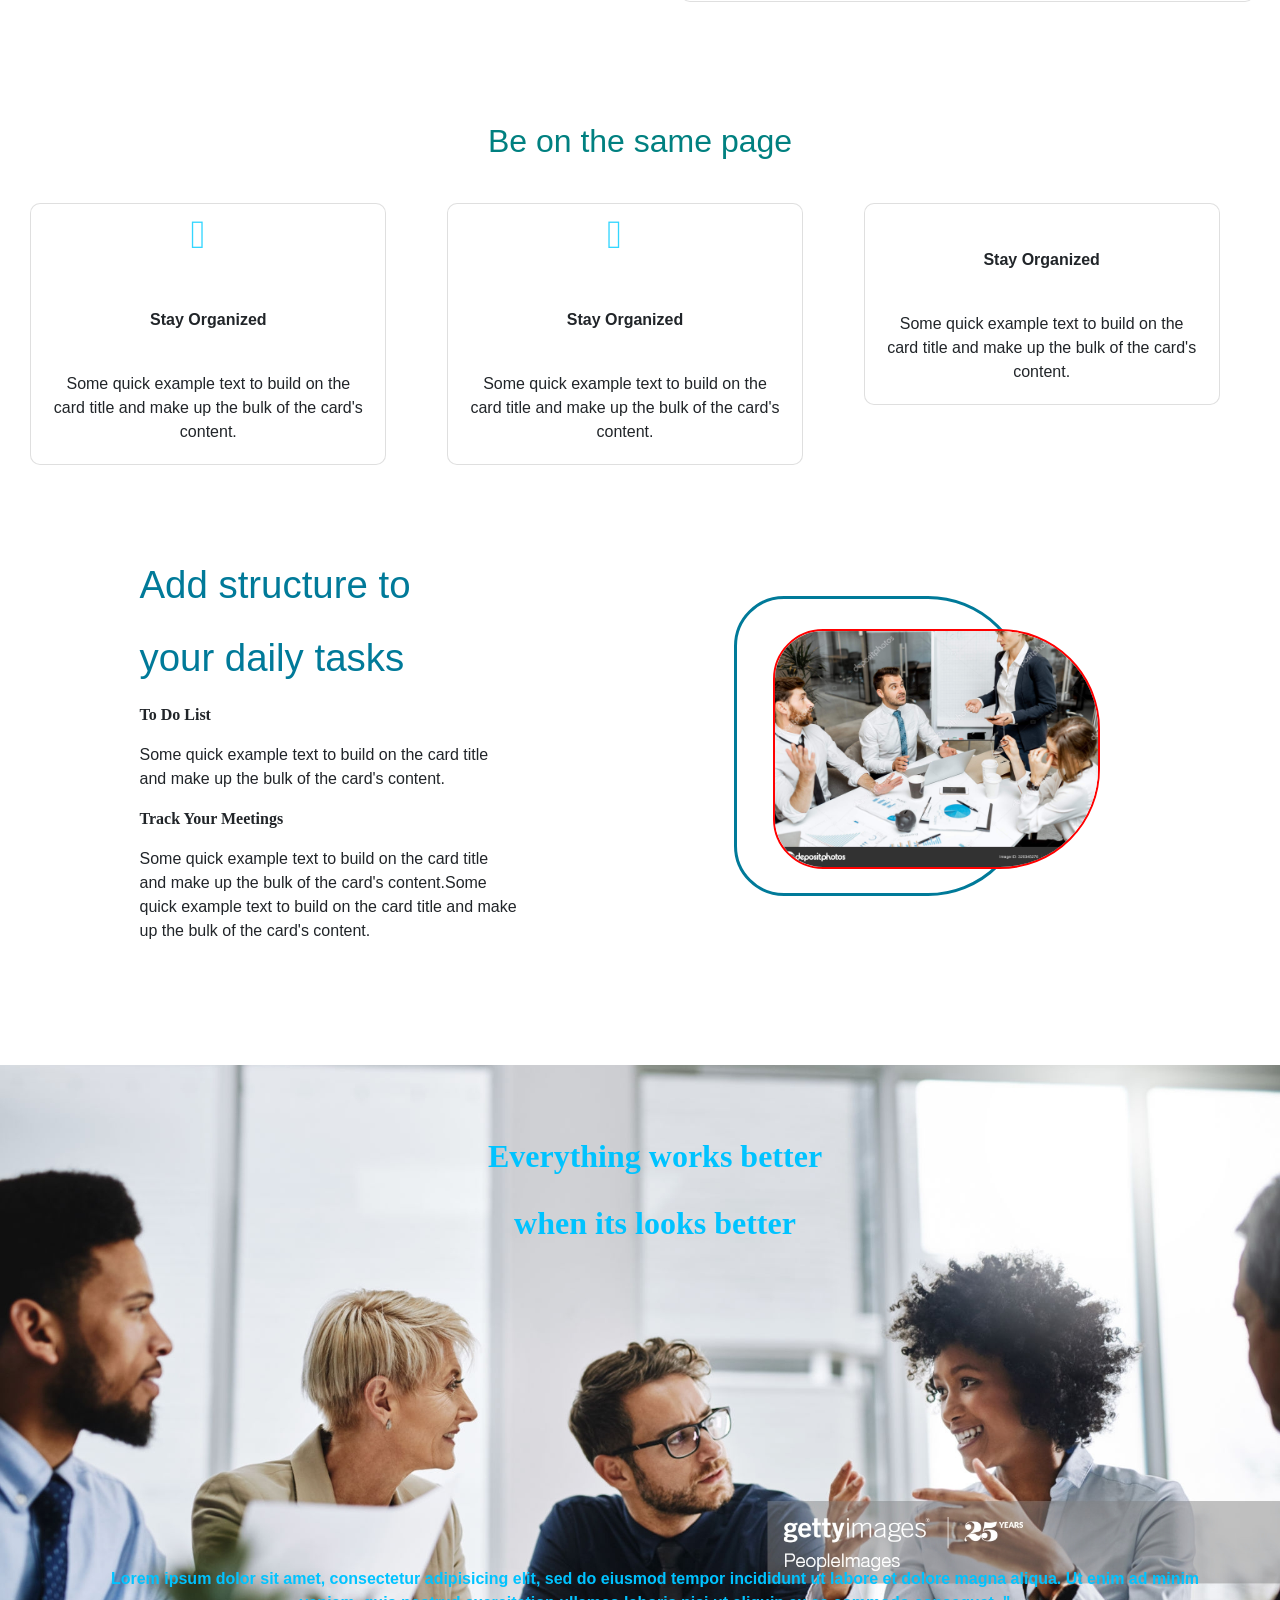
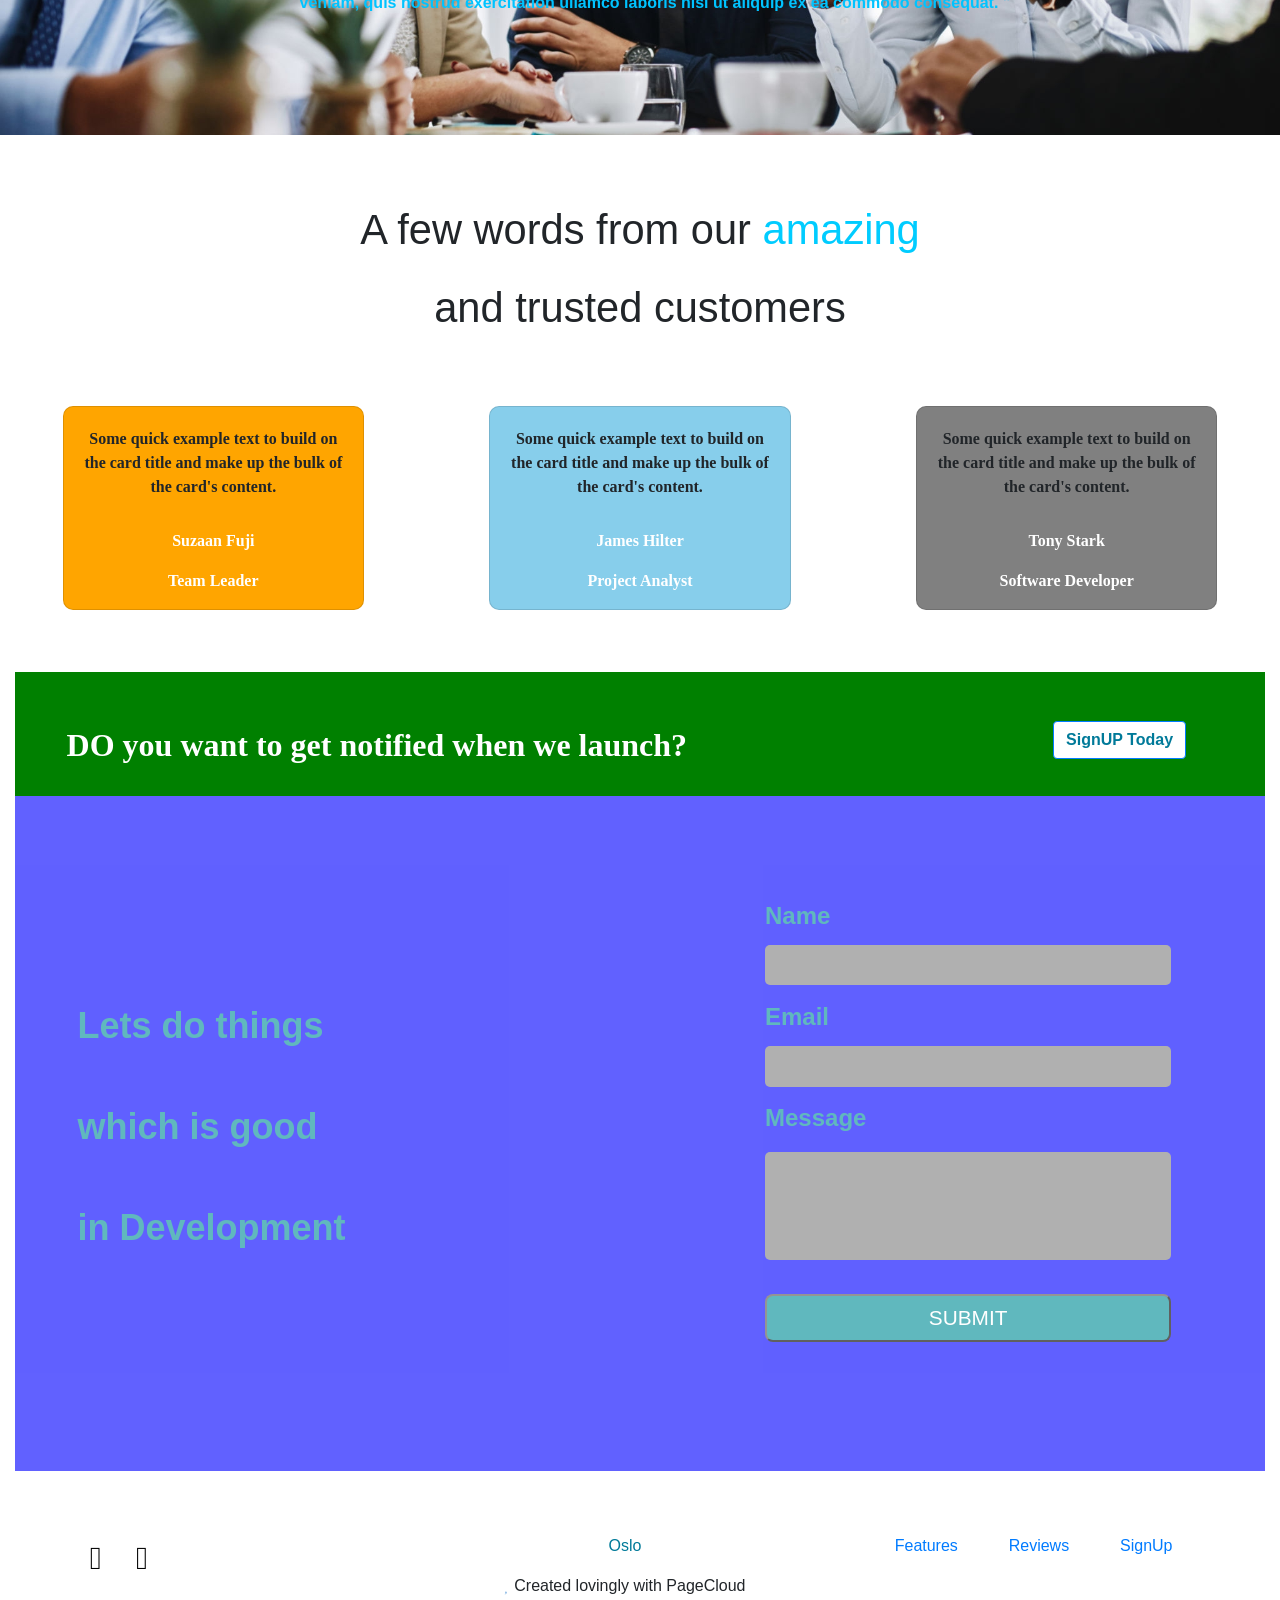
==== commit 76624a15: "Update index.html" ====
--- a/index.html
+++ b/index.html
@@ -61,8 +61,8 @@
   <ul class="d2">
 		<li class="slideshow"><img src="first.jpg" alt="image loading" width="100%" class="img"></li>
 		<li class="slideshow"><img src="second.jpg" alt="image loading" width="100%" class="img"></li>
-		<li class="slideshow"><img src="first.jpg" alt="image loading" width="100%" class="img"></li>
-		<li class="slideshow"><img src="fourth.jpg" alt="image loading"  width="100%" class="img"></li>	
+		<li class="slideshow"><img src="four.jpg" alt="image loading" width="100%" class="img"></li>
+		<li class="slideshow"><img src="three.jpg" alt="image loading"  width="100%" class="img"></li>	
 	</ul>
 
 <button type="button" id="prev1" class="btn btn-success">Prev</button>
--- a/slideshow.css
+++ b/slideshow.css
@@ -141,7 +141,7 @@
 }
 .cl19
 {
-	background-color: grey;
+	background-color: orange;
 	 font-family: Times New Roman;
 	  font-weight: bold;
 	  margin-left:12%; 
@@ -155,7 +155,7 @@
 }
 .cl21
 {
-	background-color: grey;
+	background-color: skyblue;
 	font-family: Times New Roman; 
 	font-weight: bold;
 	margin-left:12%;
@@ -306,6 +306,7 @@
       margin-left: 0px ;
       padding-right: 0px;
       padding-left: 0px;
+      position: relative;
       
 
     }
@@ -339,4 +340,4 @@
   /*  .d2
     {
       margin-right: -85px;
-    }*/+    }*/
